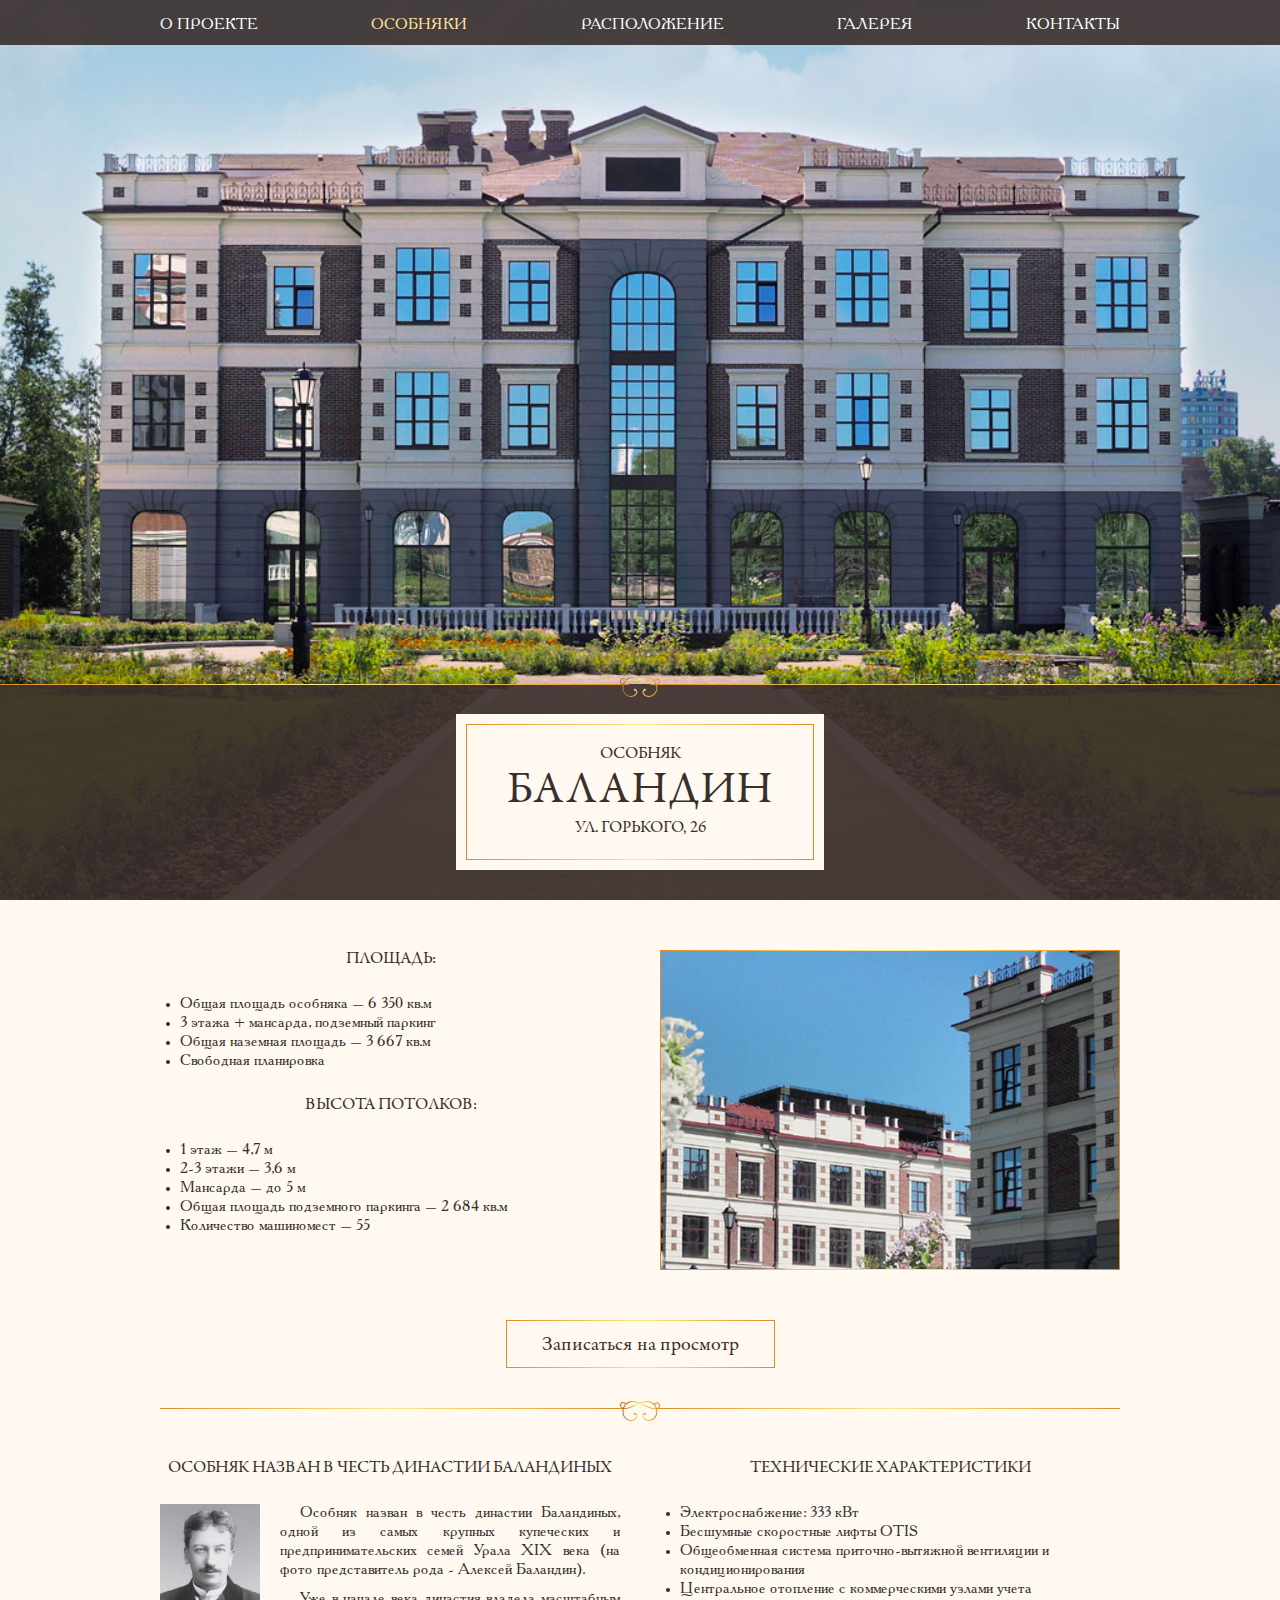
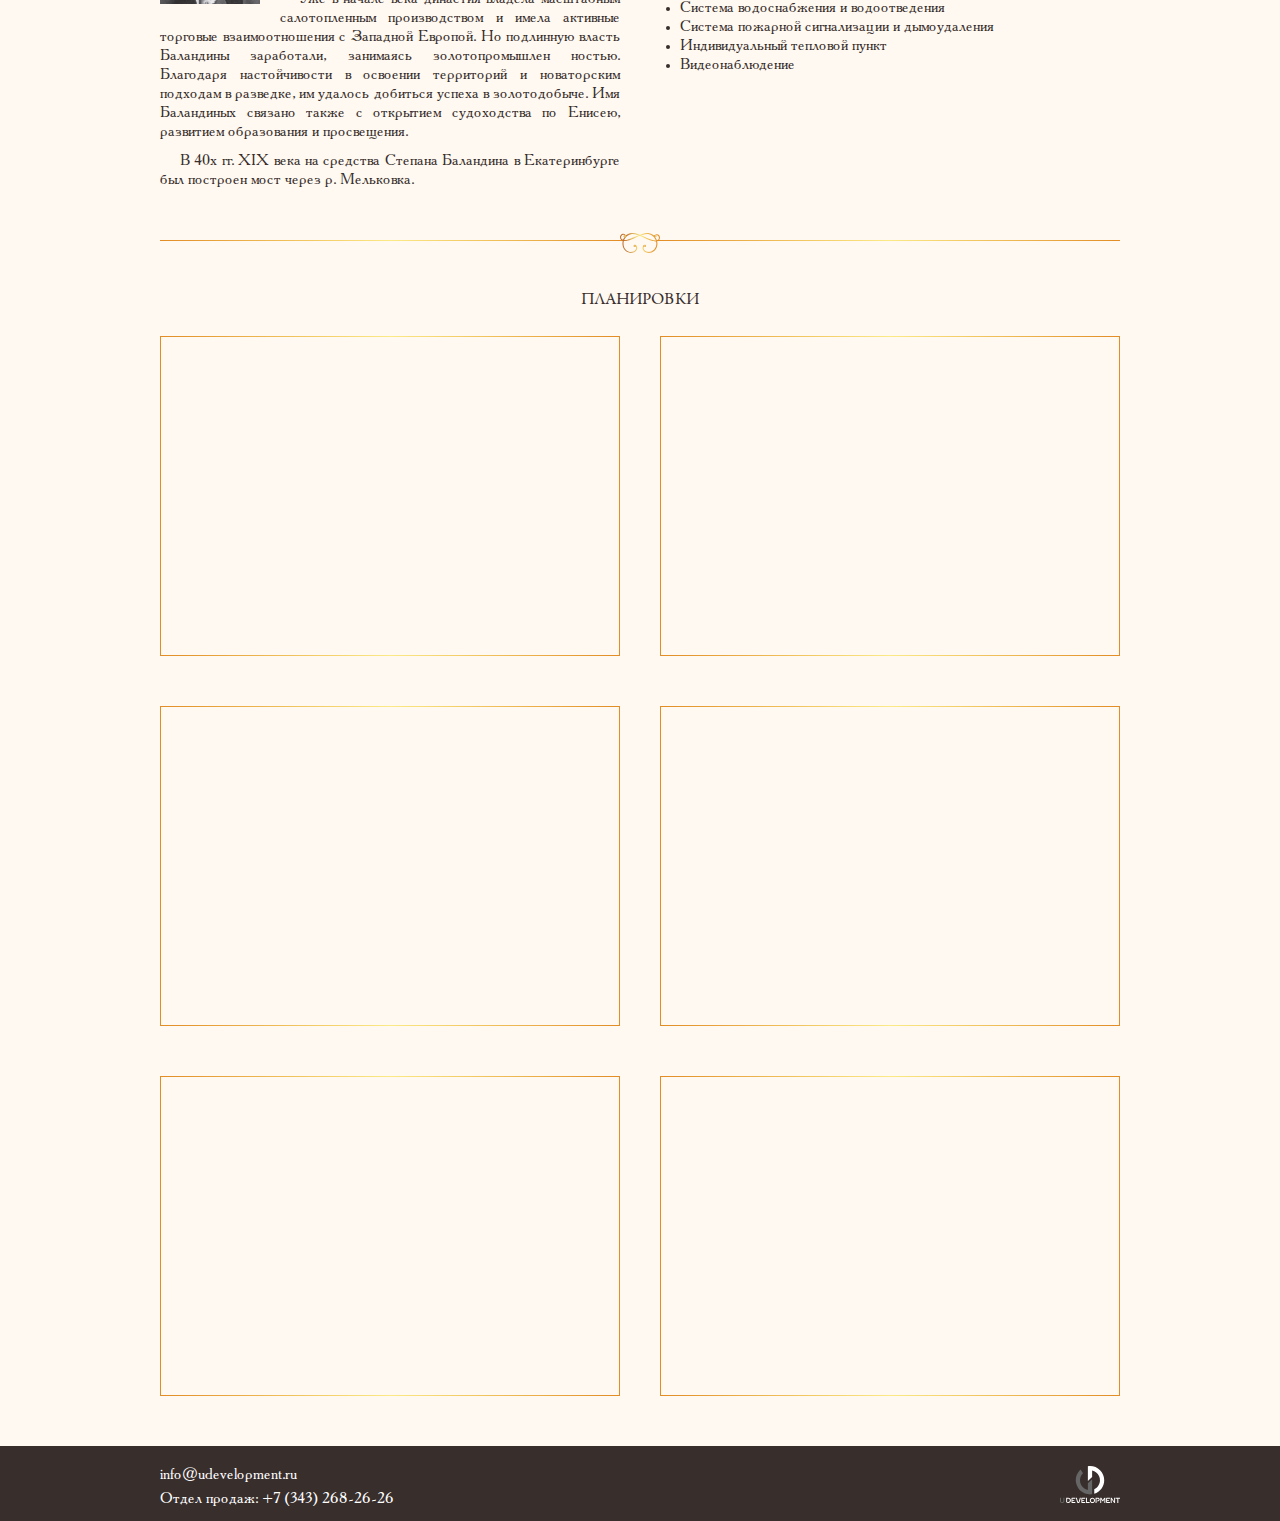
==== balandin.html @ 79ea2d50 "desctop v1" ====
<!DOCTYPE html>
<html lang="en">
<head>
    <meta charset="UTF-8">
    <title>Особняки на набережной</title>
    <link rel="stylesheet" type="text/css" href="css/slick.css"/>
    <link rel="stylesheet" type="text/css" href="css/slick-theme.css"/>
    <link rel="stylesheet" href="css/style.css">
    <meta name="viewport" content="width=device-width, initial-scale=1, maximum-scale=1, user-scalable=no">
</head>
<body class="drawer drawer--left house-page">

<div id="load_screen">
    <div class="preloader-wheel"></div>
</div>

<header>
    <section class="main-pic mhi">

        <nav class="upper-menu">
            <ul class="wrapper">
                <li><a href="index.html">О проекте</a></li>
                <li class="menu-item-houses"><a href="#" id="dropbtn" onclick="showMenu()" class="active">Особняки</a>
                    <ul class="sub-menu" id="sub-menu">
                        <li><a href="kazantsev.html">Особняк Казанцев</a></li>
                        <li><a href="ryazanov.html">Особняк Рязанов</a></li>
                        <li><a href="balandin.html" class="active">Особняк Баланидин</a></li>
                    </ul>
                </li>
                <li><a href="place.html">Расположение</a></li>
                <li><a href="gallery.html">Галерея</a></li>
                <li><a href="contacts.html">Контакты</a></li>
            </ul>
        </nav>

        <section class="heading">
            <div class="floral up"></div>
            <div class="plate">
                <h3>Особняк</h3>
                <h1>Баландин</h1>
                <h3>ул. Горького, 26</h3>
            </div>
        </section>

    </section>
</header>

<main class="wrapper">

    <section class="clearfix">
        <section class="pull-left w50">
            <h2 class="mlo">Площадь:</h2>
            <ul class="list mlo">
                <li>Общая площадь особняка – 6 350 кв.м </li>
                <li>3 этажа + мансарда, подземный паркинг</li>
                <li>Общая наземная площадь – 3 667 кв.м</li>
                <li>Свободная планировка</li>
            </ul>
            <h2 class="mlo">Высота потолков:</h2>
            <ul class="list mlo">
                <li>1 этаж – 4,7 м</li>
                <li>2-3 этажи – 3,6 м </li>
                <li>Мансарда – до 5 м</li>
                <li>Общая площадь подземного паркинга – 2 684 кв.м</li>
                <li>Количество машиномест – 55</li>
            </ul>
        </section>
        <section class="pull-right w50">
            <div class="pic-wrapper mhi">
                <section class="mhi">
                    <div class="single-item slides">
                        <div class="slides-wrapper"><img src="img/architecture.jpg" alt="" class="img"></div>
                        <div class="slides-wrapper"><img src="img/atmosphere.jpg" alt="" class="img"></div>
                        <div class="slides-wrapper"><img src="img/conception.jpg" alt="" class="img"></div>
                    </div>
                </section>
            </div>
        </section>
    </section>

    <a href="contacts.html" class="button gradient mhi special">Записаться на просмотр</a>

    <div class="separator mhi">
        <div class="floral up"></div>
    </div>

    <section class="clearfix">
        <section class="pull-left w50">
            <h2 class="mlo">Особняк назван в честь династии Баландиных</h2>
            <img src="img/kazantsev.jpg" alt="" class="img mlo batya">
            <p>Особняк назван в честь династии Баландиных, одной из самых крупных купеческих и предпринимательских семей Урала  XIX века (на фото представитель рода - Алексей Баландин).</p>
            <p>Уже в начале века династия владела масштабным салотопленным производством и имела активные торговые взаимоотношения с Западной Европой. Но подлинную власть Баландины заработали, занимаясь золотопромышлен ностью. Благодаря настойчивости в освоении территорий и новаторским подходам в  разведке, им удалось добиться успеха в золотодобыче. Имя Баландиных связано также с открытием судоходства по Енисею, развитием образования и просвещения.</p>
            <p class="mhi"> В 40х гг. XIX века на средства Степана Баландина в Екатеринбурге был построен мост через р. Мельковка.</p>
        </section>
        <section class="pull-right w50">
            <h2 class="mlo">Технические характеристики</h2>
            <ul class="list mlo">
                <li>Электроснабжение: 333 кВт</li>
                <li>Бесшумные скоростные лифты OTIS</li>
                <li>Общеобменная система приточно-вытяжной вентиляции и кондиционирования</li>
                <li>Центральное отопление с коммерческими узлами учета</li>
                <li>Система водоснабжения и водоотведения</li>
                <li>Система пожарной сигнализации и дымоудаления</li>
                <li>Индивидуальный тепловой пункт</li>
                <li>Видеонаблюдение</li>
            </ul>
        </section>
    </section>

    <div class="separator mhi">
        <div class="floral up"></div>
    </div>

    <h2 class="mlo">Планировки</h2>

    <section class="clearfix">
        <section class="pull-left w50">
            <div class="pic-wrapper mhi">

            </div>
        </section>
        <section class="pull-right w50">
            <div class="pic-wrapper mhi">

            </div>
        </section>
        <section class="pull-left w50">
            <div class="pic-wrapper mhi">

            </div>
        </section>
        <section class="pull-right w50">
            <div class="pic-wrapper mhi">

            </div>
        </section>
        <section class="pull-left w50">
            <div class="pic-wrapper mhi">

            </div>
        </section>
        <section class="pull-right w50">
            <div class="pic-wrapper mhi">

            </div>
        </section>
    </section>

</main>


<footer class="clearfix">
    <div class="wrapper">
        <section class="pull-left w50">
            <a href="mailto:info@udevelopment.ru" class="email">
                info@udevelopment.ru
            </a><br>
            <a href="tel: +7(343)286-26-26" class="footer-tel">
                Отдел продаж: +7 (343) 268-26-26
            </a>
        </section>

        <section class="pull-right w50">
            <a href="http://udevelopment.ru/" target="_blank" class="to-udev">
                <img src="img/udev_logo.svg" alt="">
            </a>
        </section>
    </div>
</footer>

<script src="js/jquery-3.2.1.min.js"></script>
<script type="text/javascript" src="js/slick.min.js"></script>
<script src="js/script.js"></script>
</body>
</html>
---- css/style.css ----
@font-face {
    font-family: 'AcademyC';
    src: url('../fonts/academyc.woff2') format('woff2');
}
@font-face {
    font-family: 'Garamond Premier Pro';
    src: url('../fonts/garamondpremrpro.woff2') format('woff2');
}
* {
    margin: 0;
    padding: 0;
    box-sizing: border-box;
    -webkit-font-smoothing: antialiased;
    -webkit-text-size-adjust: 100%;
    -webkit-tap-highlight-color: rgba(0, 0, 0, 0);
    font-weight: 100;
}
html, body {
    width: 100%;
    min-height: 100%;
    font-family: 'AcademyC', serif;
    font-size: 16px;
    color: #382E2C;
    background-color: #FFF9F1;
    text-align: center;
}
p {
    text-align: justify;
    text-indent: 20px;
    margin-bottom: 10px;
}

.clearfix:after {
    content: "";
    display: table;
    clear: both;
}
h1, h2, h3 {
    font-family: 'Garamond Premier Pro', serif;
    text-transform: uppercase;
    font-weight: 100;
}
h1 {
    font-size: 45px;
}
h2 {
    font-size: 17px;
}
h3 {
    font-size: 17px;
}
.wrapper {
    max-width: 960px;
    margin: auto;
}
.mhi {
    margin-bottom: 50px;
}
.mlo, .mtop {
    margin-bottom: 25px;
}
.pull-left {
    float: left;
}
.pull-right {
    float: right;
}
.w50 {
    width: 50%;
}
.pull-left.w50 {
    padding-right: 20px;
}
.pull-right.w50 {
    padding-left: 20px;
}
.pic-wrapper {
    height: 320px;
    overflow: hidden;
    border: 1px solid;
    border-image: linear-gradient(to right, #e28c25 0%,#fbea86 50%,#e28c25 100%) 1;
}
/*--------------------------button----------------------------*/
a.button, button.button {
    position: relative;
    text-decoration: none;
    display: inline-block;
    padding: 13px 21px 10px;
    text-transform: uppercase;
    border-right: 1px solid #e28c25;
    border-left: 1px solid #e28c25;
    color: inherit;
    font-family: 'Garamond Premier Pro', serif;
    text-align: center;
    font-size: 20px;
    width: 269px;
    white-space: nowrap;
    background: transparent;
    border-top: none;
    border-bottom: none;
    margin: 0 10px 20px;
}
.gradient::before, .gradient::after {
    position: absolute;
    background: linear-gradient(to right, #e28c25 0%,#fbea86 50%,#e28c25 100%);
    content: "";
    display: block;
    height: 1px;
    width: 100%;
}
.gradient::before {
    left: 0;
    top: 0;
}
.gradient::after {
    left: 0;
    bottom: 0;
}

/*-----------------------------------------header--------------------------------------------*/
header .main-pic {
    background: url(../img/main_img.jpg) no-repeat 50% 50%;
    background-size: cover;
    position: relative;
    height: 100vh;
    width: 100%;
}
header .upper-menu, header .heading, header .upper-menu .sub-menu  {
    background-color: rgba(56,46,44, .9);
}
header .upper-menu ul {
    display: flex;
    flex-direction: row;
    flex-wrap: nowrap;
    justify-content: space-between;
    list-style: none;
}
header .upper-menu .menu-item-houses {
    position: relative;
}
header .upper-menu .sub-menu {
    position: absolute;
    display: none;
    padding: 10px 30px;
    right: calc(50% - 126px);
    z-index: 100;
}
header .upper-menu .show {
    display: block;
}
header .upper-menu a {
    color: #fff;
    text-decoration: none;
    text-transform: uppercase;
    padding: 10px 0;
    margin-top: 6px;
    display: inline-block;
    white-space: nowrap;
}
header .upper-menu a:hover, header .upper-menu a.active {
    color: #ffe39e;
}
header .heading {
    width: 100%;
    padding: 40px 0;
    position: absolute;
    bottom: 0;
    left: 0;
}
header .heading .plate {
    min-width: 300px;
    background-color: #FFF9F1;
    display: inline-block;
    padding: 20px 40px;
    border: 1px solid;
    border-image: linear-gradient(to right, #e28c25 0%,#fbea86 50%,#e28c25 100%) 1;
    box-shadow: 0 0 0 10px #FFF9F1;
}
header .heading::before, header .heading::after {
    content: "";
    position: absolute;
    display: block;
    height: calc(100% - 2px);
    width: calc(50% - 17px);
    border: 1px solid;
    border-left: 0;
    border-right: 0;
    border-bottom: 0;
    border-image: linear-gradient(to right, #e28c25 0%,#fbea86 50%,#e28c25 100%) 1;
}
header .heading::before {
    top: 0;
    left: 0;
}
header .heading::after {
    top: 0;
    right: 0;
}
/*a.tel {*/
    /*color: inherit;*/
    /*text-decoration: none;*/
    /*font-size: 16px;*/
    /*margin-top: 2px;*/
    /*display: inline-block;*/
/*}*/

/*-------------------------------------floral----------------------------------------*/
.floral {
    position: absolute;
    width: 40px;
    height: 21px;
    right: calc(50% - 20px);
    background: url(../img/floral.svg) no-repeat 0 0;
    background-size: 100%;
}
.floral.up {
    top: -8px;
    transform: rotate(180deg);
}
.floral.down {
    bottom: -8px;
}

/*-------------------------------------separator----------------------------------------*/
.separator {
    width: 100%;
    height: 1px;
    position: relative;
}
.separator::after, .separator::before {
    position: absolute;
    content: "";
    display: block;
    width: calc(50% - 17px);
    border: 1px solid;
    border-left: 0;
    border-right: 0;
    border-bottom: 0;
    border-image: linear-gradient(to right, #e28c25 0%,#fbea86 50%,#e28c25 100%) 1;
}
.separator::before {
    top: 0;
    left: 0;
}
.separator::after {
    top: 0;
    right: 0;
}
/*-----------------------------------------------------------------------------*/

main {
    min-height: calc(100vh - 195px);
}
img.img, .slides {
    width: 100%;
    /*max-width: 400px;*/
    height: auto;
}
.slides {
    margin-left: auto;
    margin-right: auto;
}
.slides-wrapper img.img {
    border: none;
}
a.button.special {
    text-transform: inherit;
    margin-bottom: 40px;
}
ul.list {
    text-align: left;
    list-style: disc;
    margin-left: 20px;
}
footer {
    background-color: #382E2C;
    color: #fff;
    padding: 20px 0 12px;
}
footer img {
    width: auto;
    height: 37px;
}
footer a {
    text-decoration: none;
    color: inherit;
    display: inline-block;
}
footer .email {
    margin-bottom: 5px;
}
footer .pull-left {
    text-align: left;
}
footer .pull-right {
    text-align: right;
}
img.batya {
    width: 100px;
    float: left;
    margin: 0 20px 10px 0;
}
div.contact-info {
    margin: 5px 0;
    color: inherit;
}

/*-------------------------------contact-form----------------------------------------*/
input:not([type='checkbox']), textarea {
    -webkit-appearance: none;
    border-radius: 0;
    font-size: 16px;
}
input:not([type='checkbox']), textarea {
    width: 100%;
    padding: 10px;
    border: 1px solid #dadada;
    background: #fff;
}
textarea {
    resize: vertical;
}
label:not(.checkbox) {
    margin-bottom: 5px;
    display: block;
    margin-left: auto;
    margin-right: auto;
}
input:not(.checkbox), textarea {
    margin-bottom: 20px;
    max-width: 400px;
}
button.button {
    margin-bottom: 20px;
}

/*------------------------------------------------slides-wrapper----------------------*/
.slick-prev, .slick-next {
    display: none!important;
}
.slick-dots li button:before {
    color: #fff;
    opacity: 1;
}
.slick-dots {
    bottom: 151px!important;
}

/*---------------------------------------------------masonry--------------------------*/
.photo-gallery .pic-wrapper {
    height: 290px;
}
.grid-item { width: 25%; padding: 10px; }
.grid-item--width2 { width: 50%; }

/*---------------------------------------------------fancybox--------------------------*/
#fancybox-wrap , #fancybox-outer, #fancybox-content{
    box-sizing: content-box!important;
}

/*-------------------------------------------------preloader---------------------------*/
div#load_screen{
    background: #fff;
    opacity: 1;
    position: fixed;
    overflow: hidden;
    z-index:10;
    width: 100%;
    height: 100%;
    transition-property: opacity;
    transition-duration: .7s;
}
div#load_screen .preloader-wheel {
    position: absolute;
    width: 49px;
    height: 49px;
    margin: auto;
    top: 0; left: 0; right: 0; bottom: 0;
    border: 1px solid #212529;
    border-radius: 50%;
    border-left-color: transparent;
    border-right-color: transparent;
    animation: cssload-spin 575ms infinite linear;
    -o-animation: cssload-spin 575ms infinite linear;
    -ms-animation: cssload-spin 575ms infinite linear;
    -webkit-animation: cssload-spin 575ms infinite linear;
    -moz-animation: cssload-spin 575ms infinite linear;
}
@keyframes cssload-spin {
    100%{ transform: rotate(360deg); transform: rotate(360deg); }
}

@-o-keyframes cssload-spin {
    100%{ -o-transform: rotate(360deg); transform: rotate(360deg); }
}

@-ms-keyframes cssload-spin {
    100%{ -ms-transform: rotate(360deg); transform: rotate(360deg); }
}

@-webkit-keyframes cssload-spin {
    100%{ -webkit-transform: rotate(360deg); transform: rotate(360deg); }
}

@-moz-keyframes cssload-spin {
    100%{ -moz-transform: rotate(360deg); transform: rotate(360deg); }
}
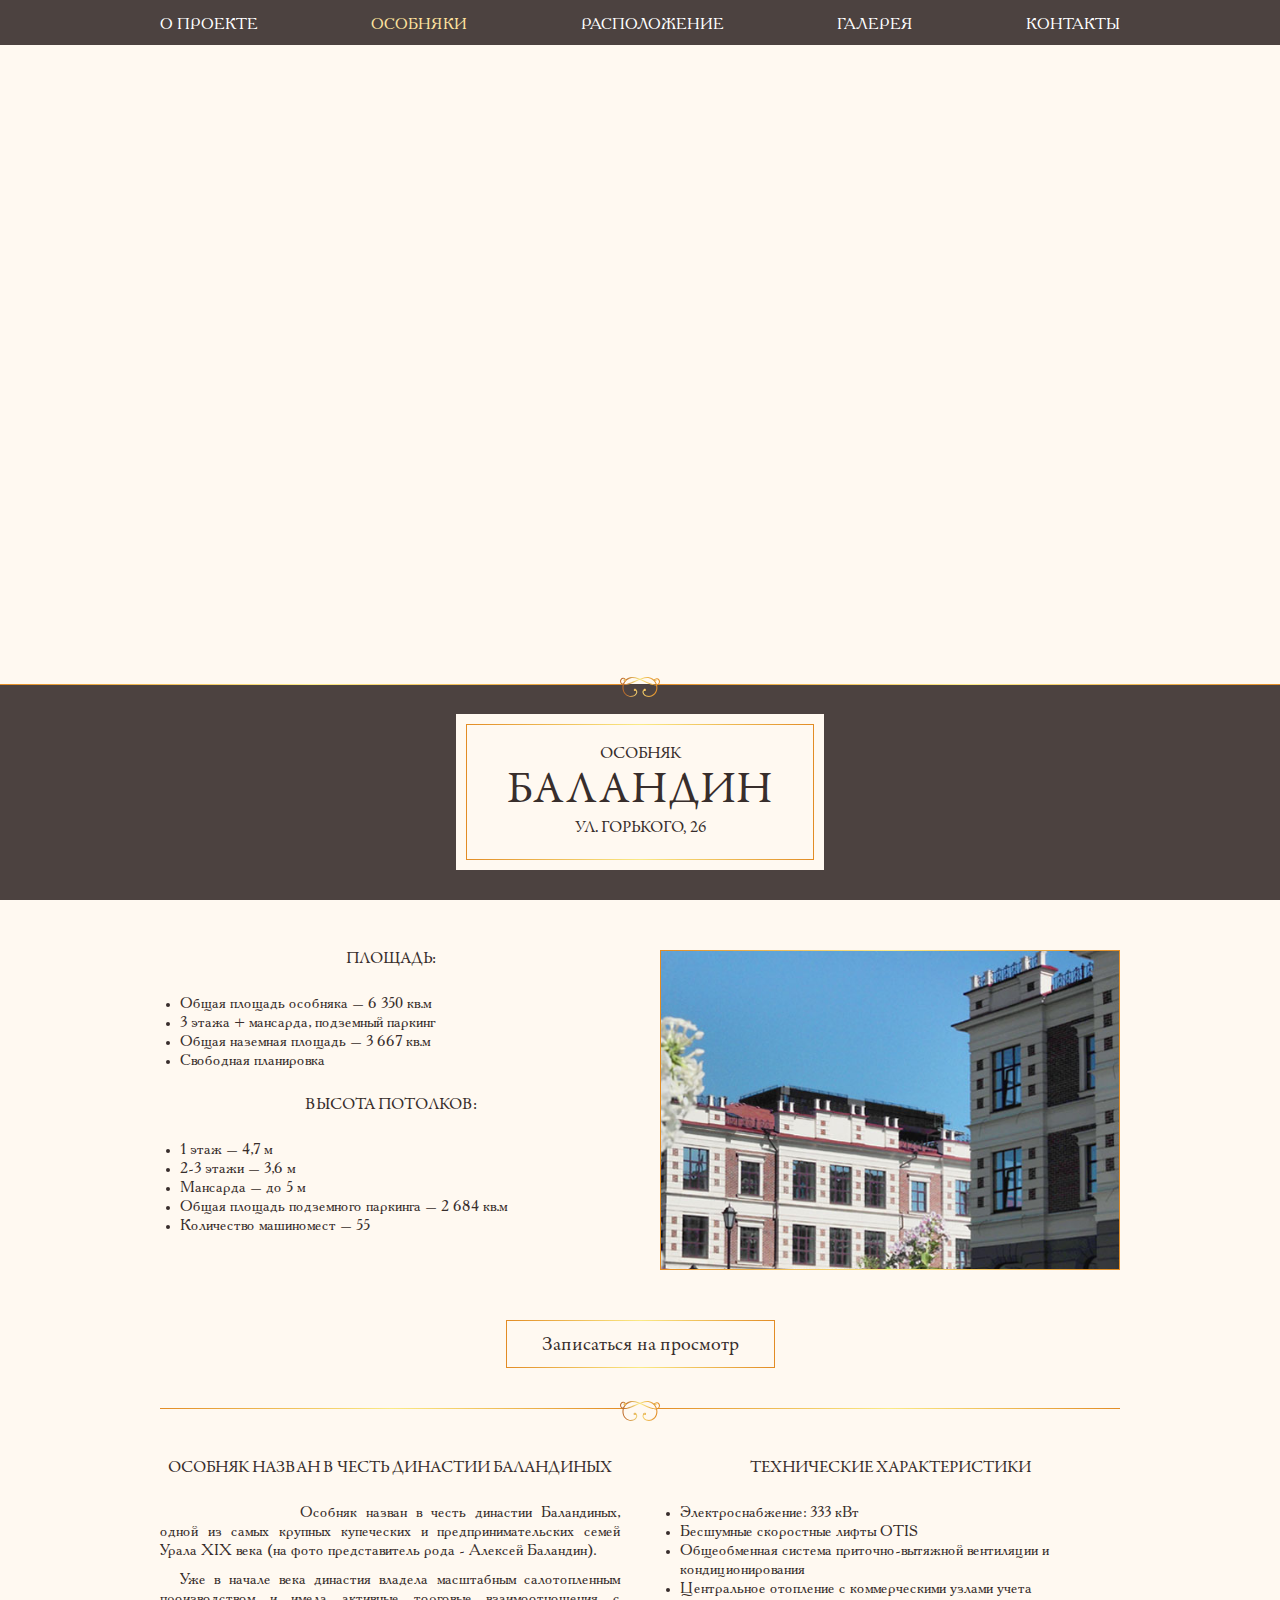
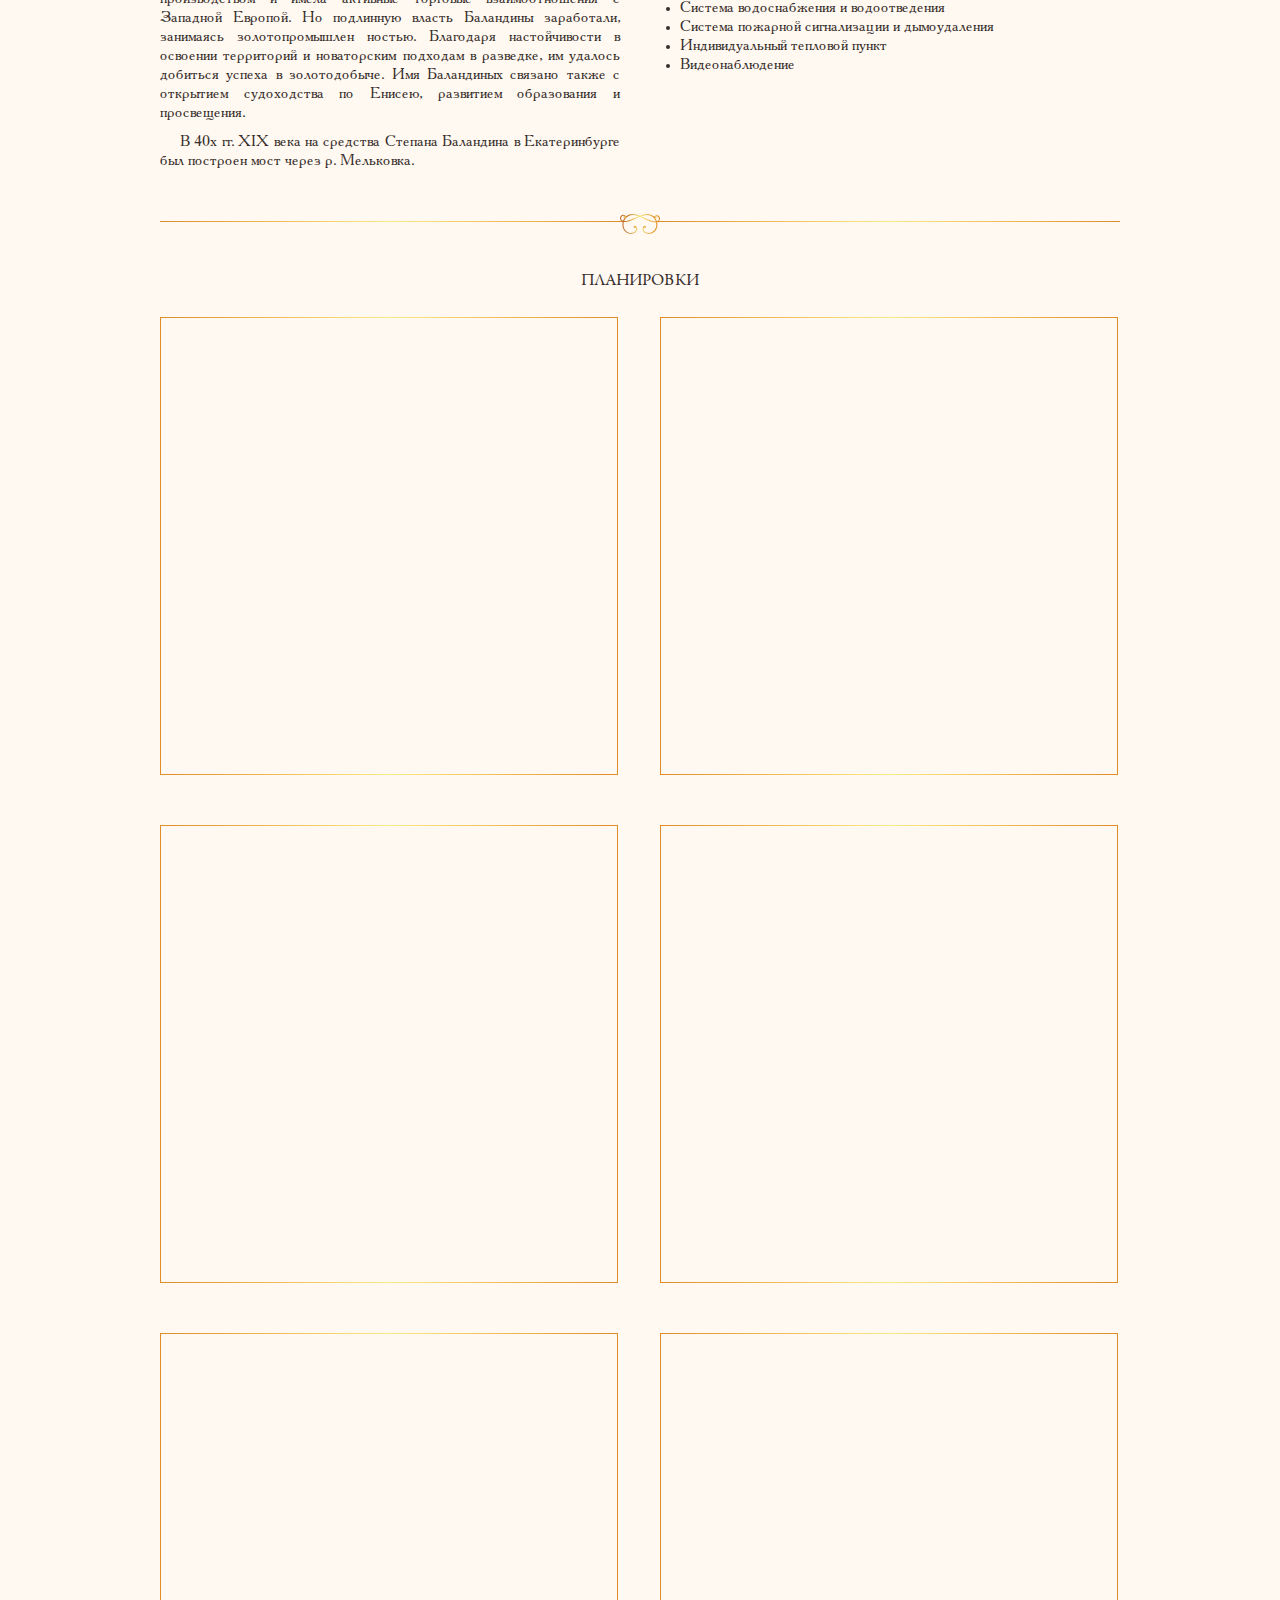
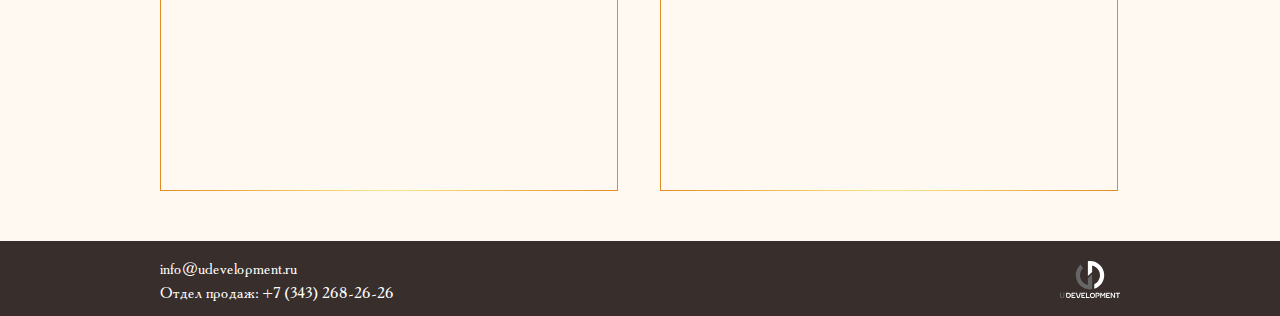
==== commit 4d7c4881: "desktop version pre-final" ====
--- a/balandin.html
+++ b/balandin.html
@@ -15,7 +15,7 @@
 </div>
 
 <header>
-    <section class="main-pic mhi">
+    <section class="main-pic bal mhi">
 
         <nav class="upper-menu">
             <ul class="wrapper">
@@ -87,7 +87,7 @@
     <section class="clearfix">
         <section class="pull-left w50">
             <h2 class="mlo">Особняк назван в честь династии Баландиных</h2>
-            <img src="img/kazantsev.jpg" alt="" class="img mlo batya">
+            <img src="img/balandin.jpg" alt="" class="img mlo batya">
             <p>Особняк назван в честь династии Баландиных, одной из самых крупных купеческих и предпринимательских семей Урала  XIX века (на фото представитель рода - Алексей Баландин).</p>
             <p>Уже в начале века династия владела масштабным салотопленным производством и имела активные торговые взаимоотношения с Западной Европой. Но подлинную власть Баландины заработали, занимаясь золотопромышлен ностью. Благодаря настойчивости в освоении территорий и новаторским подходам в  разведке, им удалось добиться успеха в золотодобыче. Имя Баландиных связано также с открытием судоходства по Енисею, развитием образования и просвещения.</p>
             <p class="mhi"> В 40х гг. XIX века на средства Степана Баландина в Екатеринбурге был построен мост через р. Мельковка.</p>
@@ -115,33 +115,33 @@
 
     <section class="clearfix">
         <section class="pull-left w50">
-            <div class="pic-wrapper mhi">
-
+            <div class="pic-wrapper square mhi">
+                <img src="img/planirovki/balphoto.jpg" alt="" class="img">
             </div>
         </section>
         <section class="pull-right w50">
-            <div class="pic-wrapper mhi">
-
+            <div class="pic-wrapper square mhi">
+                <img src="img/planirovki/bal1.png" alt="" class="img">
             </div>
         </section>
         <section class="pull-left w50">
-            <div class="pic-wrapper mhi">
-
+            <div class="pic-wrapper square mhi">
+                <img src="img/planirovki/bal2.png" alt="" class="img">
             </div>
         </section>
         <section class="pull-right w50">
-            <div class="pic-wrapper mhi">
-
+            <div class="pic-wrapper square mhi">
+                <img src="img/planirovki/bal3.png" alt="" class="img">
             </div>
         </section>
         <section class="pull-left w50">
-            <div class="pic-wrapper mhi">
-
+            <div class="pic-wrapper square mhi">
+                <img src="img/planirovki/balmansard.png" alt="" class="img">
             </div>
         </section>
         <section class="pull-right w50">
-            <div class="pic-wrapper mhi">
-
+            <div class="pic-wrapper square mhi">
+                <img src="img/planirovki/balparking.png" alt="" class="img">
             </div>
         </section>
     </section>
--- a/css/style.css
+++ b/css/style.css
@@ -79,6 +79,10 @@
     overflow: hidden;
     border: 1px solid;
     border-image: linear-gradient(to right, #e28c25 0%,#fbea86 50%,#e28c25 100%) 1;
+}
+.square {
+    width: 458px;
+    height: 458px;
 }
 /*--------------------------button----------------------------*/
 a.button, button.button {
@@ -125,6 +129,12 @@
     height: 100vh;
     width: 100%;
 }
+header .main-pic.ryaz {
+    background: url(../img/main_img_ryaz.jpg) no-repeat 50% 50%;
+}
+header .main-pic.bal {
+    background: url(../img/main_img_bal.jpg) no-repeat 50% 50%;
+}
 header .upper-menu, header .heading, header .upper-menu .sub-menu  {
     background-color: rgba(56,46,44, .9);
 }
